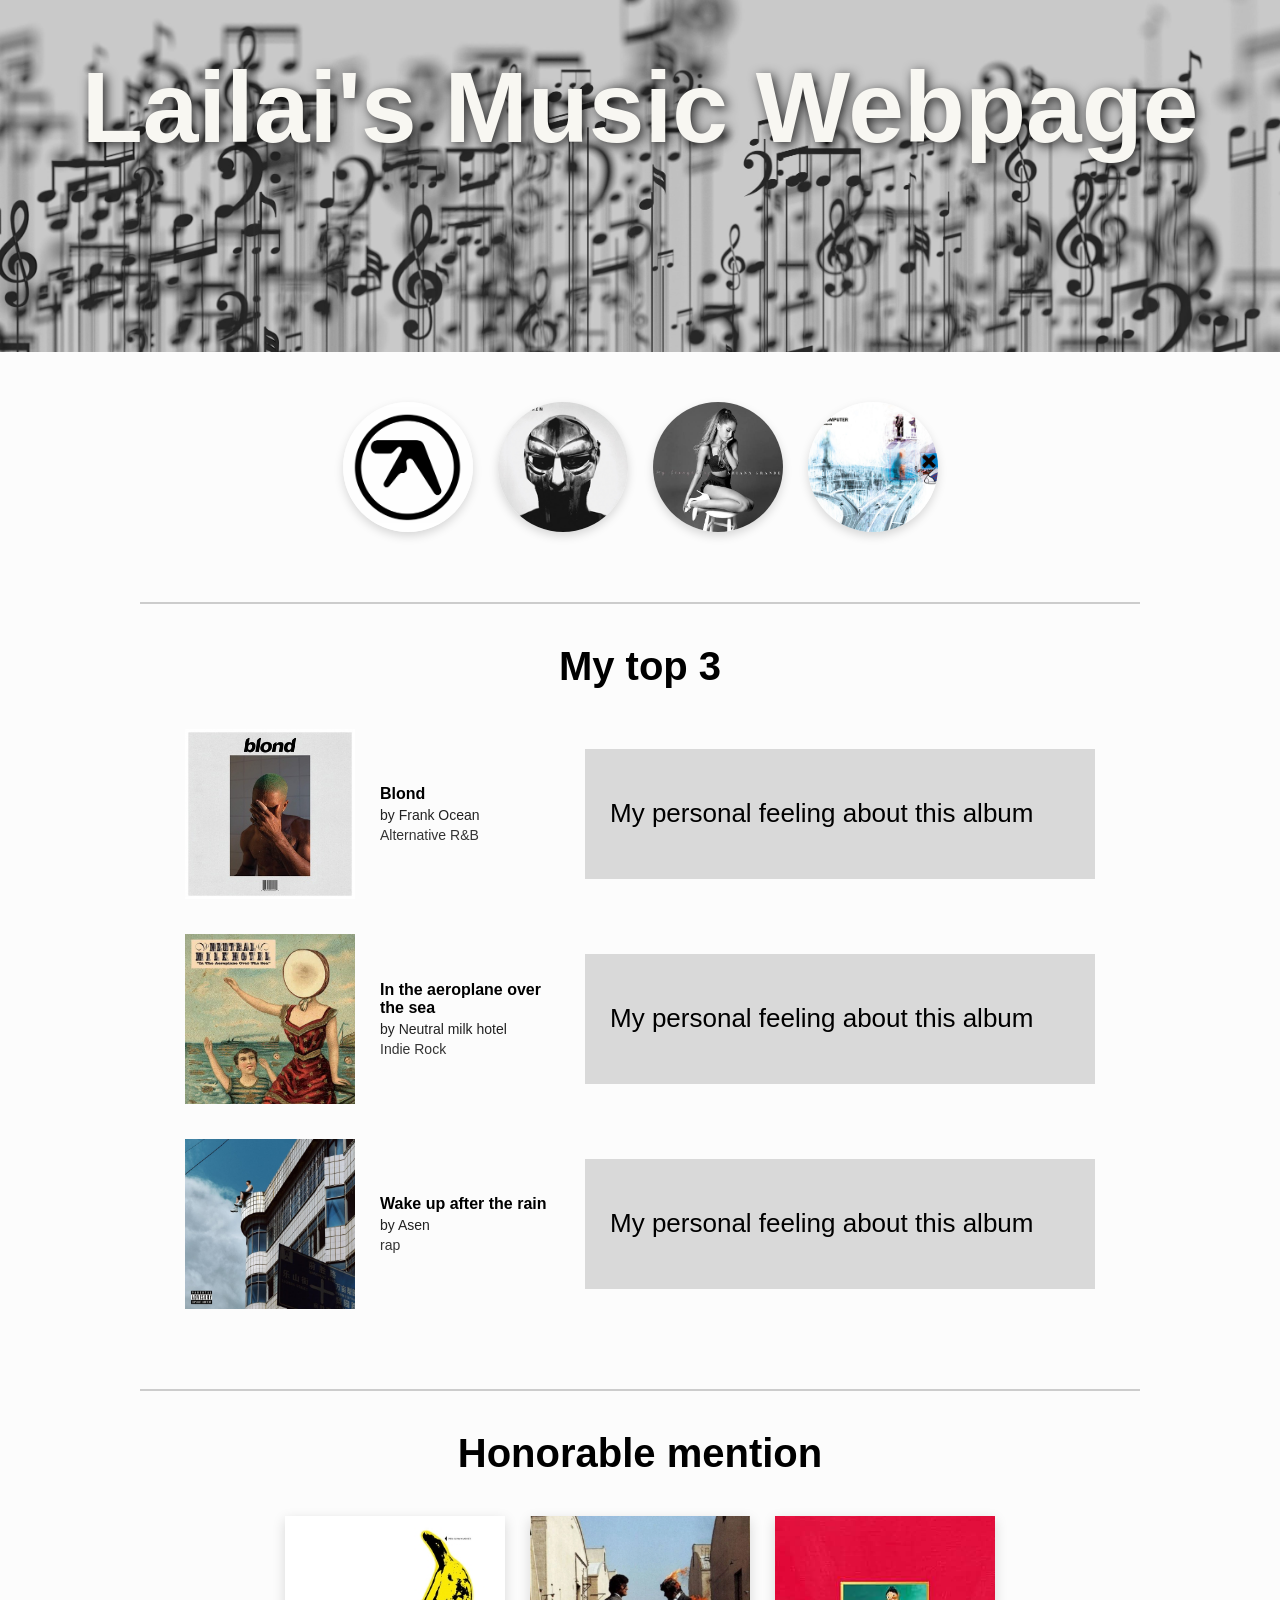
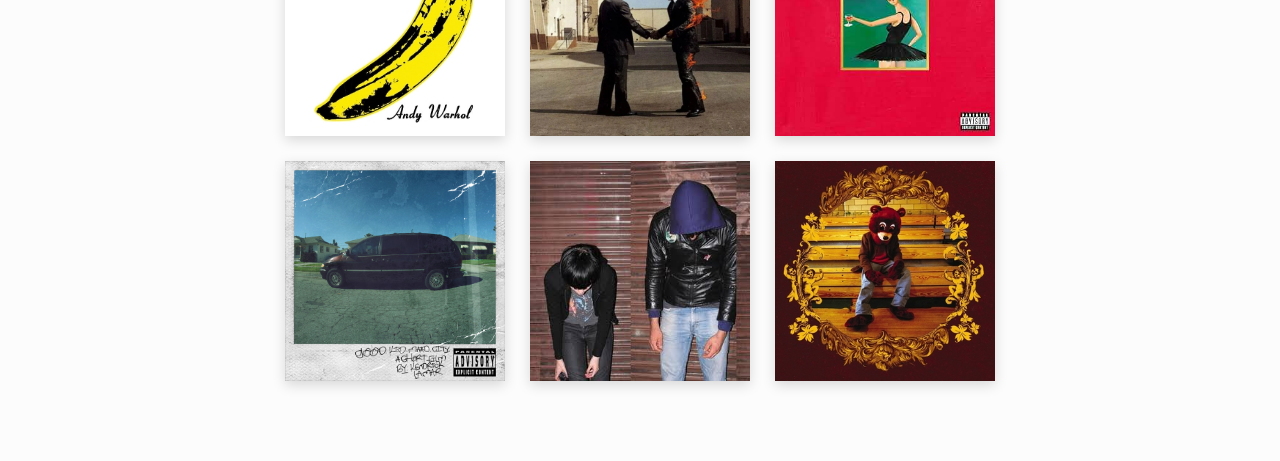
==== index.html @ cfdd7c98 "make the website for velvet underground" ====
<!DOCTYPE html>
<html lang="en">
<head>
    <meta charset="UTF-8">
    <meta name="viewport" content="width=device-width, initial-scale=1.0">
    <link rel="stylesheet" href="style.css">
    <title>Lailai's Music Webpage</title>
</head>
<body>

    <section class="hero-image">
        <h1 class="hero-text">
            Lailai's Music Webpage
        </h1>
    </section>

    <section class="circle-banner">
        <a href="album1.html" target="_blank" class="circle-item">
            <img src="aphex_twin.jpg" alt="Aphex Twin">
            <div class="overlay">
                <span class="genre">IDM / Electronic</span>
            </div>
        </a>

        <a href="Hip_hop/hiphop.html" target="_blank" class="circle-item">
            <img src="madvillain.jpg" alt="Madvillain">
            <div class="overlay">
                <span class="genre">Hip-Hop</span>
            </div>
        </a>

        <a href="album3.html" target="_blank" class="circle-item">
            <img src="ariana.jpg" alt="Ariana Grande">
            <div class="overlay">
                <span class="genre">Pop / R&B</span>
            </div>
        </a>

        <a href="album4.html" target="_blank" class="circle-item">
            <img src="radiohead.jpg" alt="Artist">
            <div class="overlay">
                <span class="genre">rock</span>
            </div>
        </a>
    </section>

    <hr class="divider">

    <section class="top-three-container">
        <h2 class="top-three-title">My top 3</h2>

        <div class="top-three-list">

            <div class="album-row">
                <img src="Blond.jpg" alt="Blond Cover" class="album-img">
                
                <div class="album-details">
                    <h3 class="album-name">Blond</h3>
                    <p class="artist-name">by Frank Ocean</p>
                    <p class="album-genre">Alternative R&B</p>
                </div>

                <div class="album-review">
                    <p>My personal feeling about this album</p>
                </div>
            </div>

            <div class="album-row">
                <img src="itaots.jpg" alt="In the aeroplane over the sea Cover" class="album-img">
                
                <div class="album-details">
                    <h3 class="album-name">In the aeroplane over the sea</h3>
                    <p class="artist-name">by Neutral milk hotel</p>
                    <p class="album-genre">Indie Rock</p>
                </div>

                <div class="album-review">
                    <p>My personal feeling about this album</p>
                </div>
            </div>

            <div class="album-row">
                <img src="wuatr.jpg" alt="Wake up after the rain Cover" class="album-img">
                
                <div class="album-details">
                    <h3 class="album-name">Wake up after the rain</h3>
                    <p class="artist-name">by Asen</p>
                    <p class="album-genre">rap</p>
                </div>

                <div class="album-review">
                    <p>My personal feeling about this album</p>
                </div>
            </div>

        </div>
    </section>

    <hr class="divider">

    <section class="honorable-mention-container">
        <h2 class="honorable-mention-title">Honorable mention</h2>

        <div class="honorable-mention-flexbox">

            <a href="velvet.html" class="honorable-mention-card">
                <img src="velvet_underground.jpg" alt="The Velvet Underground & Nico">
                <div class="honorable-mention-overlay">
                    <span class="honorable-mention-name">The Velvet Underground & Nico</span>
                    <span class="honorable-mention-author">by The Velvet Underground</span>
                </div>
            </a>

            <a href="https://en.wikipedia.org/wiki/Wish_You_Were_Here_(Pink_Floyd_album)" class="honorable-mention-card">
                <img src="wish_you_were_here.jpg" alt="Wish You Were Here">
                <div class="honorable-mention-overlay">
                    <span class="honorable-mention-name">Wish You Were Here</span>
                    <span class="honorable-mention-author">by Pink Floyd</span>
                </div>
            </a>

            <a href="#" class="honorable-mention-card">
                <img src="mbdtf.jpg" alt="My Beautiful Dark Twisted Fantasy">
                <div class="honorable-mention-overlay">
                    <span class="honorable-mention-name">My Beautiful Dark Twisted Fantasy</span>
                    <span class="honorable-mention-author">by Kanye West</span>
                </div>
            </a>

            <a href="https://en.wikipedia.org/wiki/Good_Kid,_M.A.A.D_City" class="honorable-mention-card">
                <img src="gkmc.jpg" alt="Good Kid, M.A.A.D City">
                <div class="honorable-mention-overlay">
                    <span class="honorable-mention-name">Good Kid, M.A.A.D City</span>
                    <span class="honorable-mention-author">by Kendrick Lamar</span>
                </div>
            </a>

            <a href="https://en.wikipedia.org/wiki/Crystal_Castles_(2008_album)" class="honorable-mention-card">
                <img src="crystal_castles.jpg" alt="Crystal Castles">
                <div class="honorable-mention-overlay">
                    <span class="honorable-mention-name">Crystal Castles</span>
                    <span class="honorable-mention-author">by Crystal Castles</span>
                </div>
            </a>

            <a href="https://en.wikipedia.org/wiki/The_College_Dropout" class="honorable-mention-card">
                <img src="college_dropout.jpg" alt="The College Dropout">
                <div class="honorable-mention-overlay">
                    <span class="honorable-mention-name">The College Dropout</span>
                    <span class="honorable-mention-author">by Kanye West</span>
                </div>
            </a>

        </div>
    </section>

</body>
</html>
---- style.css ----
* {
    margin: 0;
    padding: 0;
    box-sizing: border-box;
}

body {
    font-family: sans-serif;
    background-color: #fcfcfc;
}

.hero-image {
    background-image: url(hero_image.jpg);
    background-position: center;
    background-repeat: no-repeat;
    background-size: cover;
    height: 352px;
    position: relative;
}

.hero-text {
    color: #F8F7F2;
    position: absolute;
    text-align: center;
    top: 50px;
    width: 100%;
    font-size: 100px;
    text-shadow: 3px 3px 12px rgba(0, 0, 0, 0.8);
}

.circle-banner {
    display: flex;
    justify-content: center;
    align-items: center;
    gap: 25px;
    padding: 50px 20px;
    flex-wrap: wrap;
}

.circle-item {
    display: block;
    position: relative;
    width: 130px;
    height: 130px;
    border-radius: 50%; 
    overflow: hidden;   
    text-decoration: none;
    transition: transform 0.3s ease;
    box-shadow: 0 4px 10px rgba(0, 0, 0, 0.15);
}

.circle-item img {
    width: 100%;
    height: 100%;
    object-fit: cover;
    object-position: center;
}

.circle-item:hover {
    transform: scale(1.08);
}

.overlay {
    position: absolute;
    top: 0;
    left: 0;
    width: 100%;
    height: 100%;
    background-color: rgba(0, 0, 0, 0.75); 
    display: flex;
    justify-content: center;
    align-items: center;
    opacity: 0;
    transition: opacity 0.3s ease;
    padding: 10px;
    box-sizing: border-box;
}

.circle-item:hover .overlay {
    opacity: 1;
}

.genre {
    color: #ffffff;
    font-size: 14px;
    font-weight: bold;
    text-align: center;
}

.divider {
    width: 90%;
    max-width: 1000px;
    border: none;
    height: 2px;
    background-color: #cccccc;
    margin: 20px auto 40px auto;
}

.top-three-container {
    max-width: 950px;
    margin: 0 auto;
    padding: 0 20px 60px 20px;
}

.top-three-title {
    font-size: 40px;
    text-align: center;
    margin-bottom: 40px;
    color: #000000;
}

.top-three-list {
    display: flex;
    flex-direction: column;
    gap: 35px;
}

.album-row {
    display: flex;
    align-items: center;
    gap: 25px;
}

.album-img {
    width: 170px;
    height: 170px;
    object-fit: cover;
    flex-shrink: 0;
}

.album-details {
    width: 180px;
    flex-shrink: 0;
}

.album-name {
    font-size: 16px;
    font-weight: bold;
    color: #000000;
    margin-bottom: 4px;
}

.artist-name {
    font-size: 14px;
    color: #222222;
    margin-bottom: 4px;
}

.album-genre {
    font-size: 14px;
    color: #333333;
}

.album-review {
    flex: 1;
    background-color: #d9d9d9;
    padding: 20px 25px;
    min-height: 130px;
    display: flex;
    align-items: center;
    font-size: 26px;
    color: #000000;
    line-height: 1.3;
}

.honorable-mention-container {
    max-width: 950px;
    margin: 0 auto;
    padding: 0 20px 80px 20px;
    text-align: center;
}

.honorable-mention-title {
    font-size: 40px;
    margin-bottom: 40px;
    color: #000000;
}

.honorable-mention-flexbox {
    display: flex;
    flex-wrap: wrap;
    justify-content: center;
    gap: 25px;
    max-width: 730px;
    margin: 0 auto;
}

.honorable-mention-card {
    display: block;
    position: relative;
    width: 220px;
    height: 220px;
    overflow: hidden;
    text-decoration: none;
    box-shadow: 0 4px 12px rgba(0, 0, 0, 0.15);
    transition: transform 0.3s ease;
}

.honorable-mention-card:hover,
.honorable-mention-card:focus,
.honorable-mention-card:active {
    transform: scale(1.05);
}

.honorable-mention-card img {
    width: 100%;
    height: 100%;
    object-fit: cover;
}

.honorable-mention-overlay {
    position: absolute;
    top: 0;
    left: 0;
    width: 100%;
    height: 100%;
    background-color: rgba(0, 0, 0, 0.85);
    display: flex;
    flex-direction: column;
    justify-content: center;
    align-items: center;
    opacity: 0;
    transition: opacity 0.3s ease;
    padding: 15px;
    box-sizing: border-box;
    text-align: center;
}

.honorable-mention-card:hover .honorable-mention-overlay,
.honorable-mention-card:focus .honorable-mention-overlay,
.honorable-mention-card:active .honorable-mention-overlay {
    opacity: 1;
}

.honorable-mention-name {
    color: #ffffff;
    font-size: 16px;
    font-weight: bold;
    margin-bottom: 6px;
}

.honorable-mention-author {
    color: #cccccc;
    font-size: 14px;
}
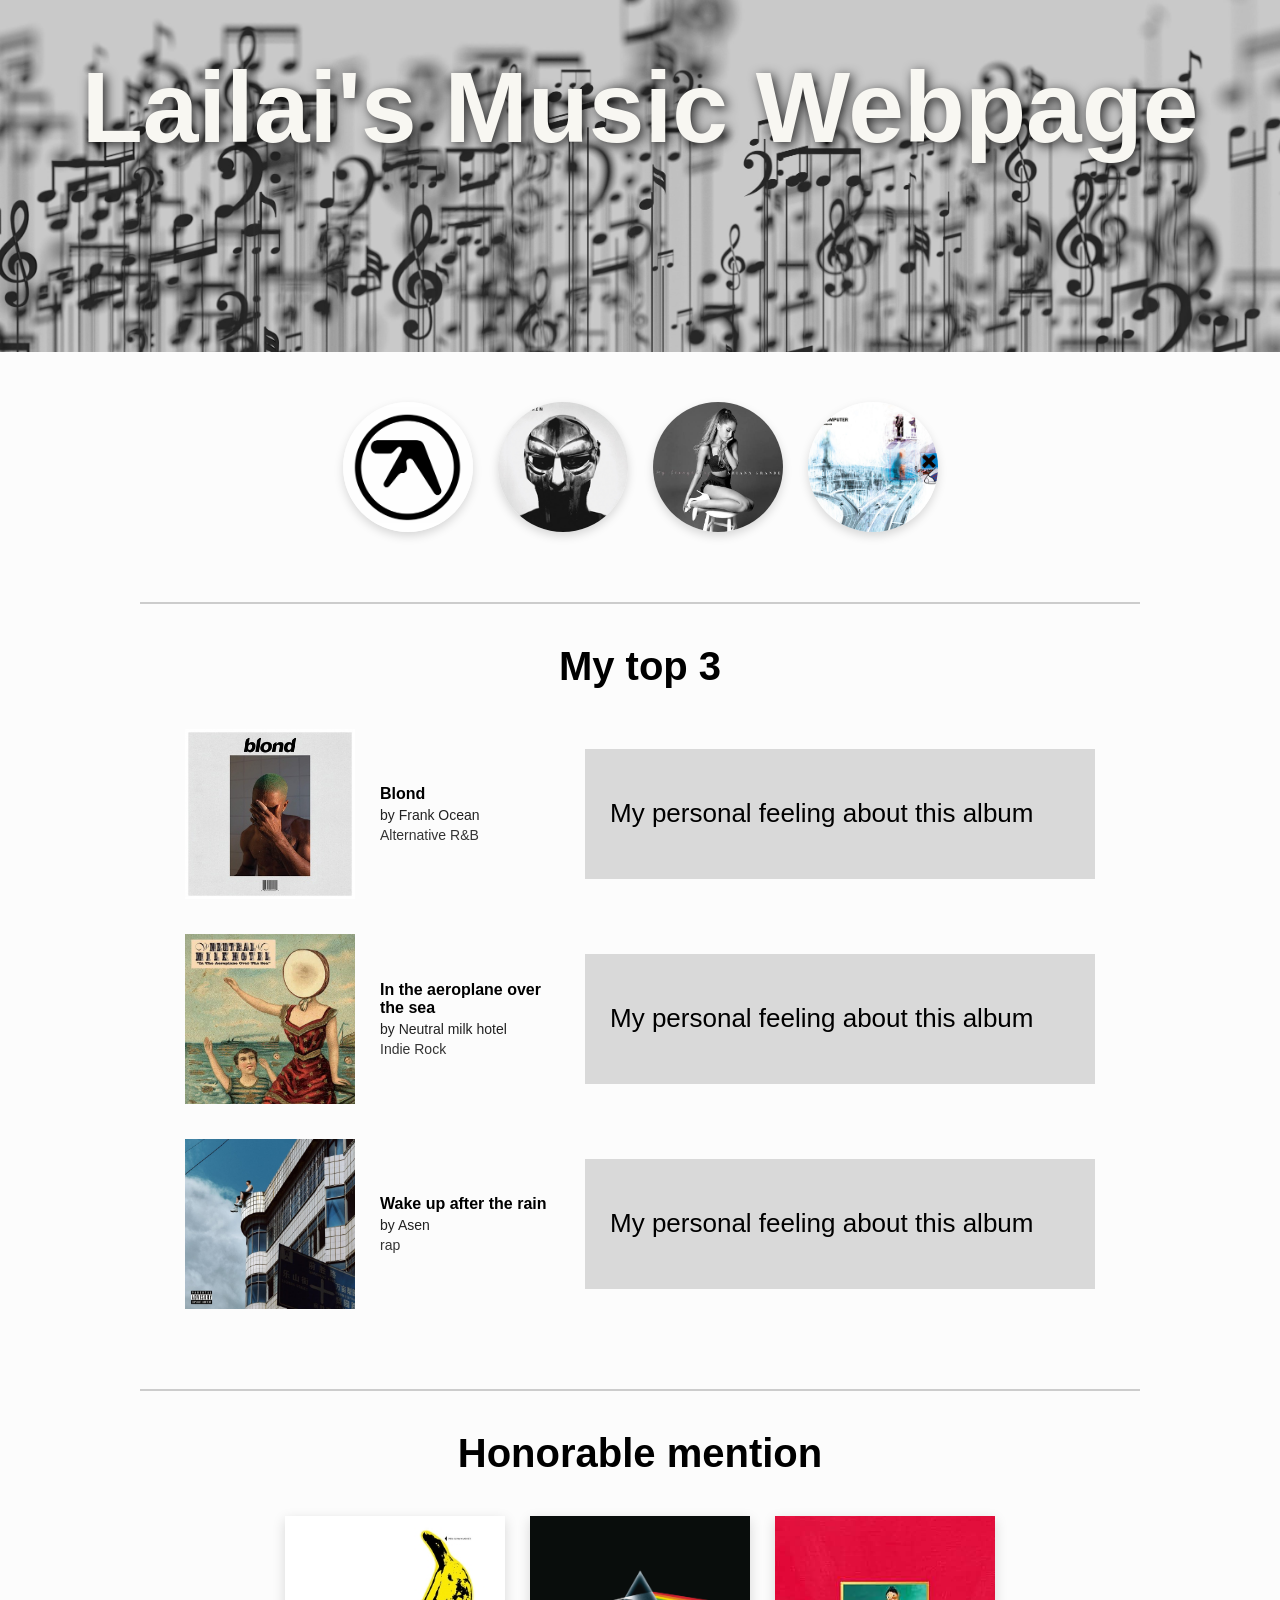
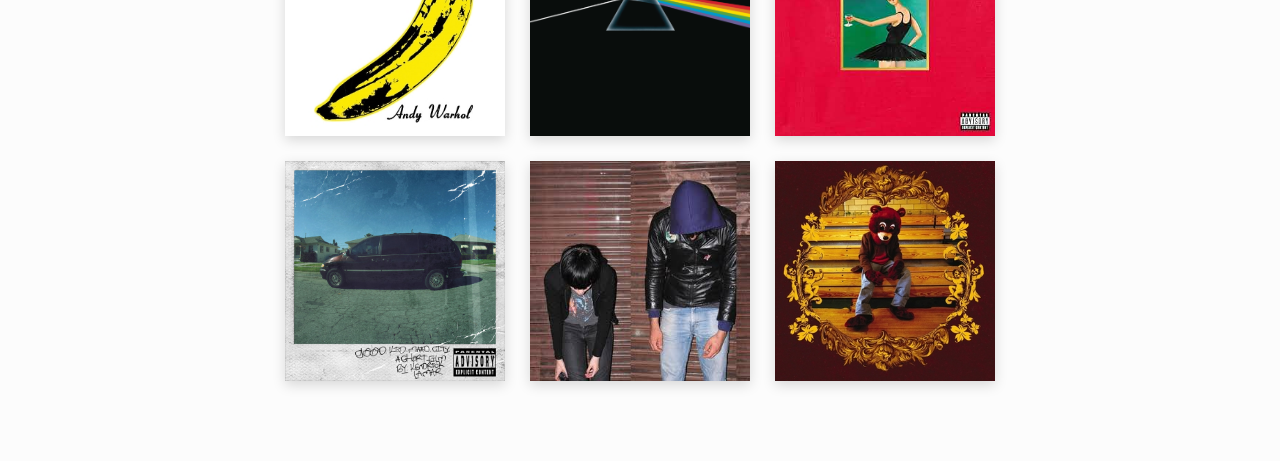
==== commit 69c57afa: "creat add on webpage of the velvet undergroud and the darkside of the moon" ====
--- a/index.html
+++ b/index.html
@@ -103,18 +103,18 @@
 
         <div class="honorable-mention-flexbox">
 
-            <a href="velvet.html" class="honorable-mention-card">
-                <img src="velvet_underground.jpg" alt="The Velvet Underground & Nico">
+            <a href="Velvet_underground _and_nico/velvet.html" class="honorable-mention-card">
+                <img src="velvet_underground copy.jpg" alt="The Velvet Underground & Nico">
                 <div class="honorable-mention-overlay">
                     <span class="honorable-mention-name">The Velvet Underground & Nico</span>
                     <span class="honorable-mention-author">by The Velvet Underground</span>
                 </div>
             </a>
 
-            <a href="https://en.wikipedia.org/wiki/Wish_You_Were_Here_(Pink_Floyd_album)" class="honorable-mention-card">
-                <img src="wish_you_were_here.jpg" alt="Wish You Were Here">
+            <a href="darkside_of_the_moon/dark_side_of_the_moon.html" class="honorable-mention-card">
+                <img src="dark_side_moon.jpg" alt="The Dark Side of the Moon">
                 <div class="honorable-mention-overlay">
-                    <span class="honorable-mention-name">Wish You Were Here</span>
+                    <span class="honorable-mention-name">The Dark Side of the Moon</span>
                     <span class="honorable-mention-author">by Pink Floyd</span>
                 </div>
             </a>
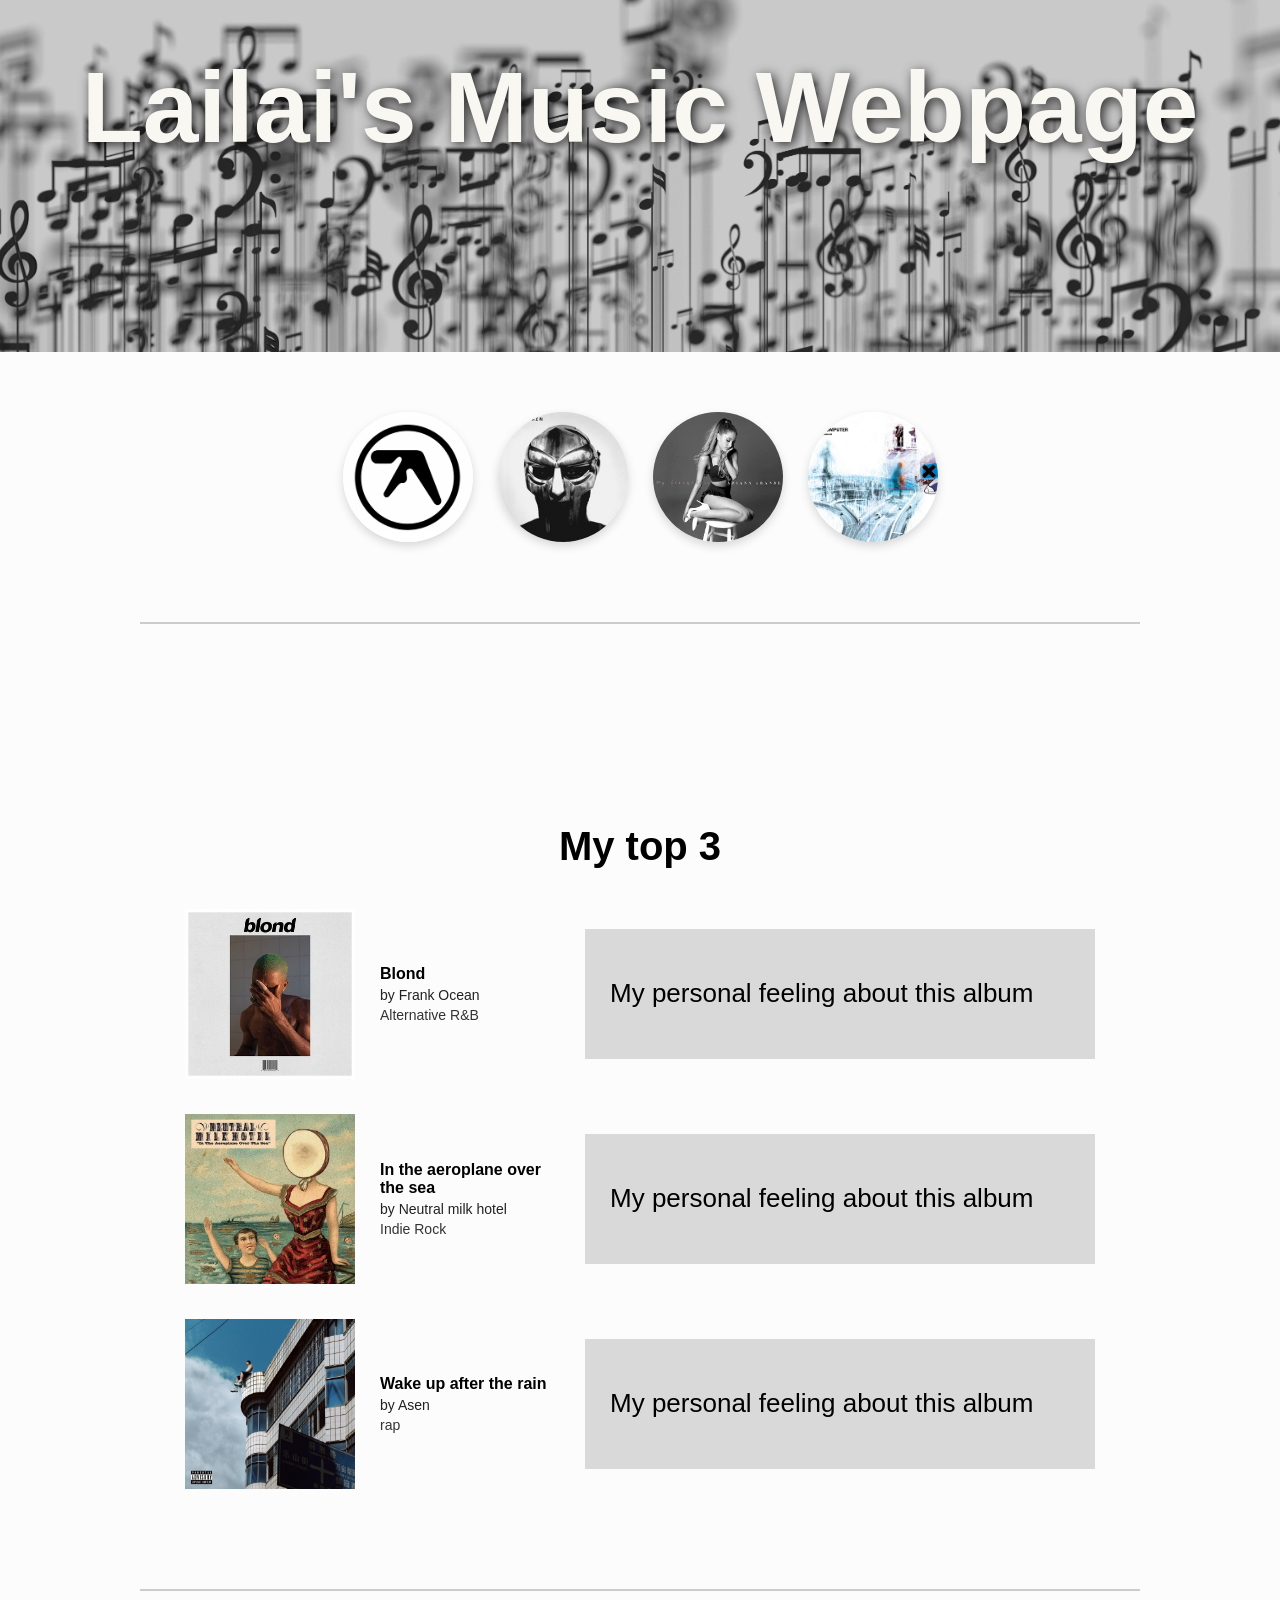
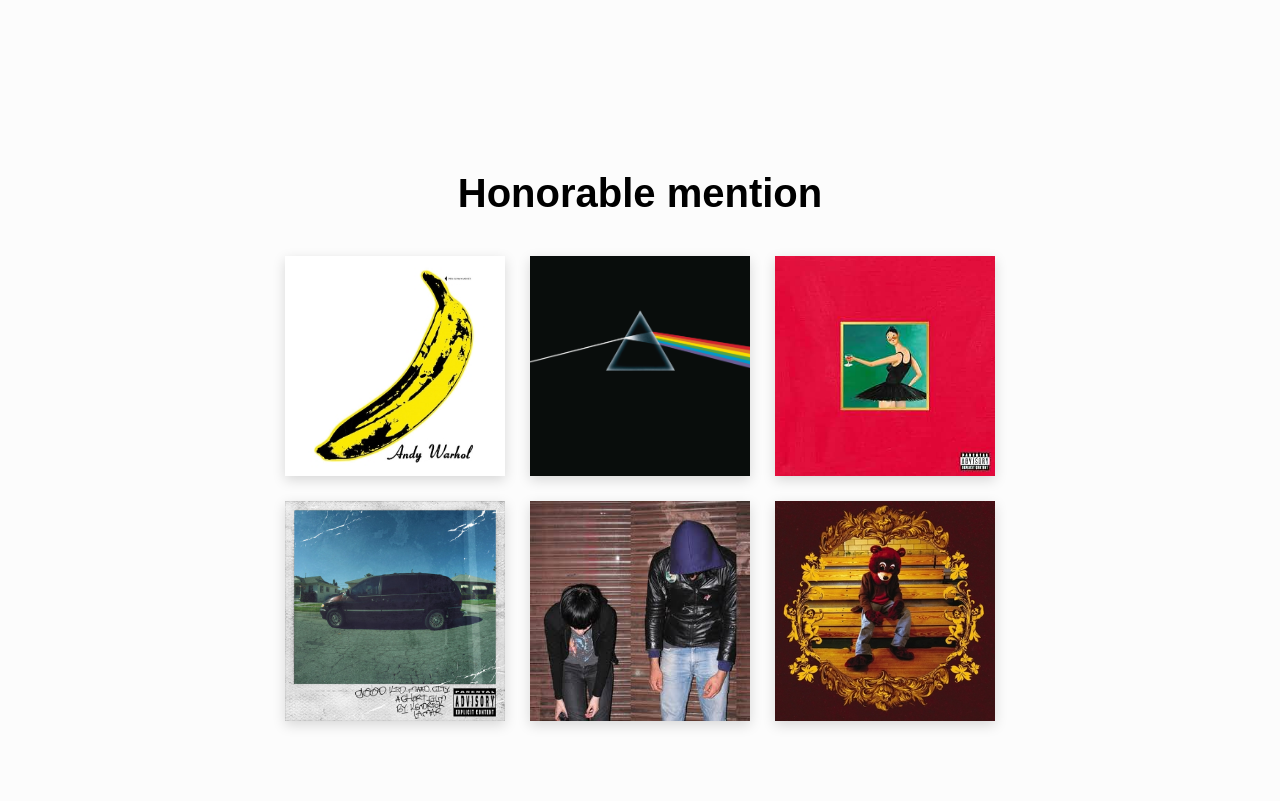
==== commit 4990e7da: "make all the add on webpage for the honorable mentions" ====
--- a/index.html
+++ b/index.html
@@ -119,7 +119,7 @@
                 </div>
             </a>
 
-            <a href="#" class="honorable-mention-card">
+            <a href="mbdtf/mbdtf.html" class="honorable-mention-card">
                 <img src="mbdtf.jpg" alt="My Beautiful Dark Twisted Fantasy">
                 <div class="honorable-mention-overlay">
                     <span class="honorable-mention-name">My Beautiful Dark Twisted Fantasy</span>
@@ -127,7 +127,7 @@
                 </div>
             </a>
 
-            <a href="https://en.wikipedia.org/wiki/Good_Kid,_M.A.A.D_City" class="honorable-mention-card">
+            <a href="gkmc/gkmc.html" class="honorable-mention-card">
                 <img src="gkmc.jpg" alt="Good Kid, M.A.A.D City">
                 <div class="honorable-mention-overlay">
                     <span class="honorable-mention-name">Good Kid, M.A.A.D City</span>
@@ -135,7 +135,7 @@
                 </div>
             </a>
 
-            <a href="https://en.wikipedia.org/wiki/Crystal_Castles_(2008_album)" class="honorable-mention-card">
+            <a href="crystal_castal/crystal_castal.html" class="honorable-mention-card">
                 <img src="crystal_castles.jpg" alt="Crystal Castles">
                 <div class="honorable-mention-overlay">
                     <span class="honorable-mention-name">Crystal Castles</span>
@@ -143,7 +143,7 @@
                 </div>
             </a>
 
-            <a href="https://en.wikipedia.org/wiki/The_College_Dropout" class="honorable-mention-card">
+            <a href="college_dropout/college_dropout.html" class="honorable-mention-card">
                 <img src="college_dropout.jpg" alt="The College Dropout">
                 <div class="honorable-mention-overlay">
                     <span class="honorable-mention-name">The College Dropout</span>
--- a/style.css
+++ b/style.css
@@ -33,7 +33,7 @@
     justify-content: center;
     align-items: center;
     gap: 25px;
-    padding: 50px 20px;
+    padding: 60px 20px 40px 20px;
     flex-wrap: wrap;
 }
 
@@ -93,13 +93,13 @@
     border: none;
     height: 2px;
     background-color: #cccccc;
-    margin: 20px auto 40px auto;
+    margin: 40px auto 180px auto; 
 }
 
 .top-three-container {
     max-width: 950px;
     margin: 0 auto;
-    padding: 0 20px 60px 20px;
+    padding: 20px 20px 60px 20px;
 }
 
 .top-three-title {
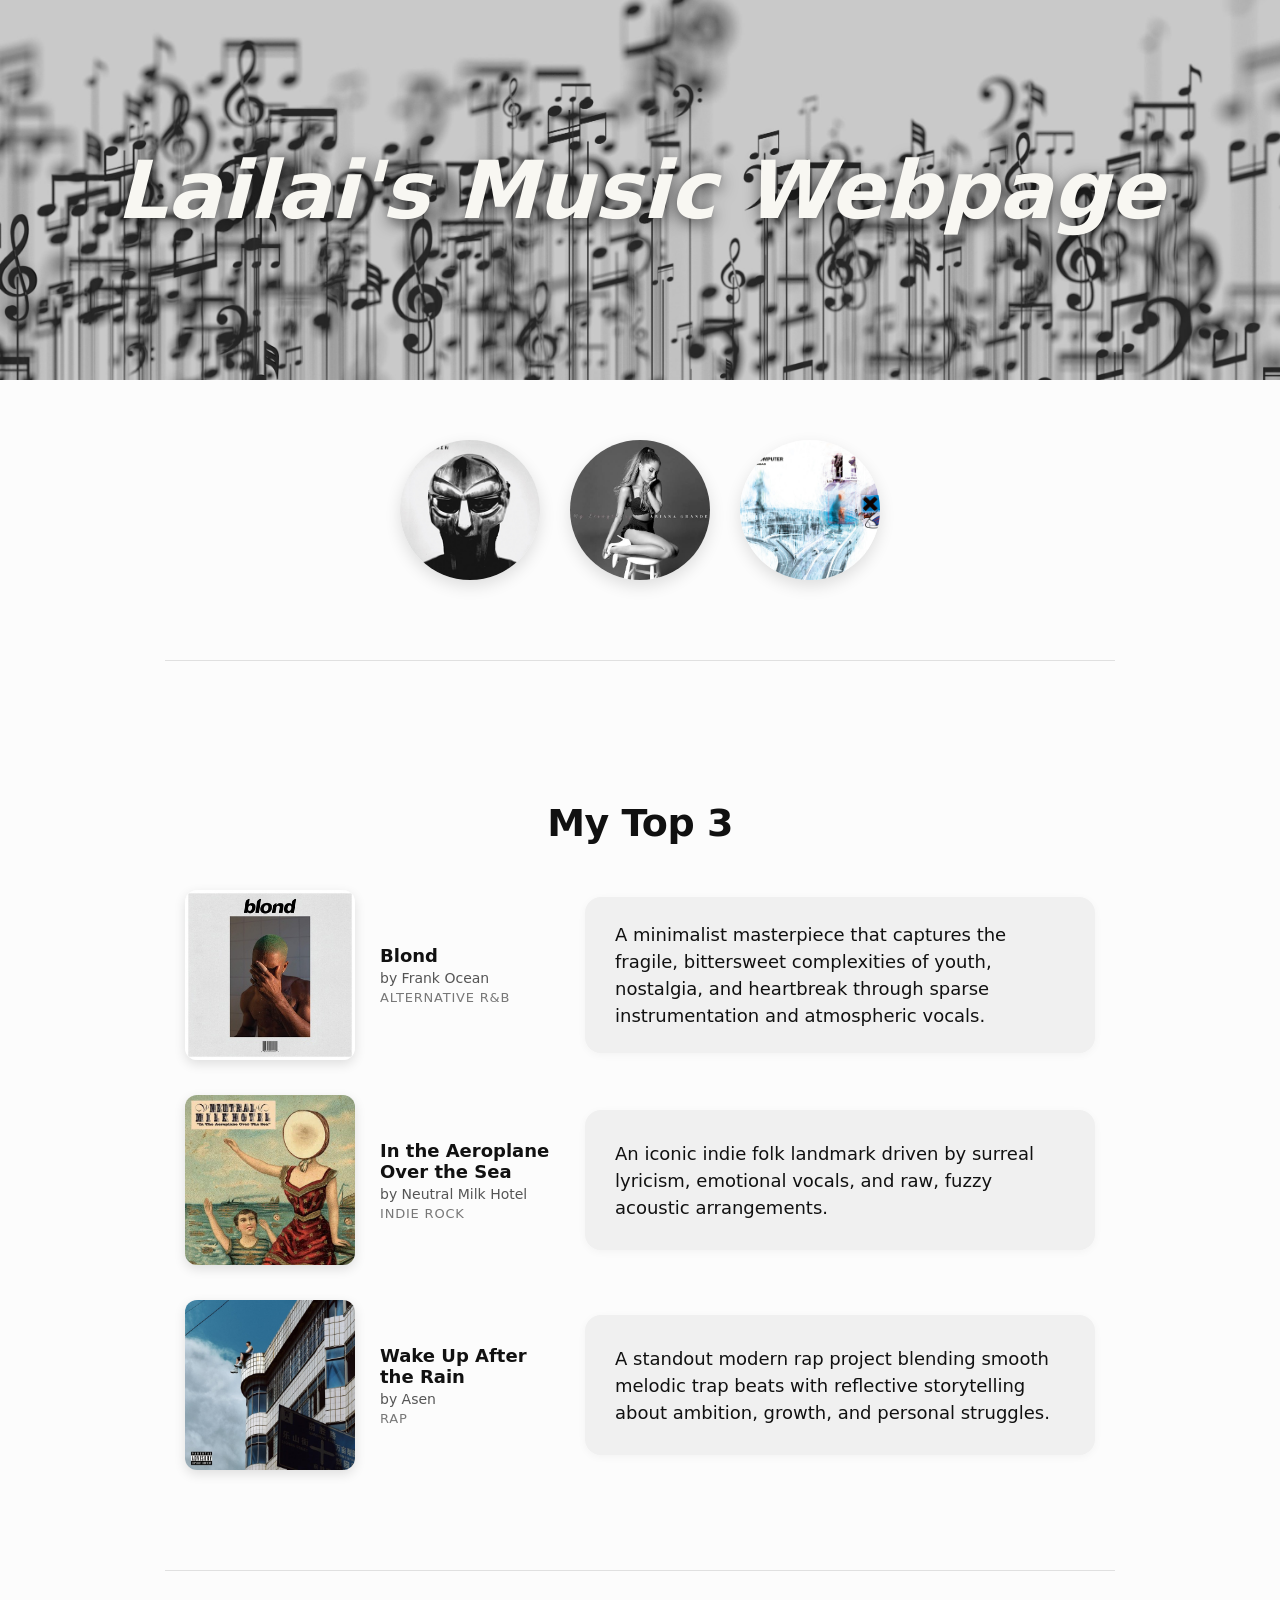
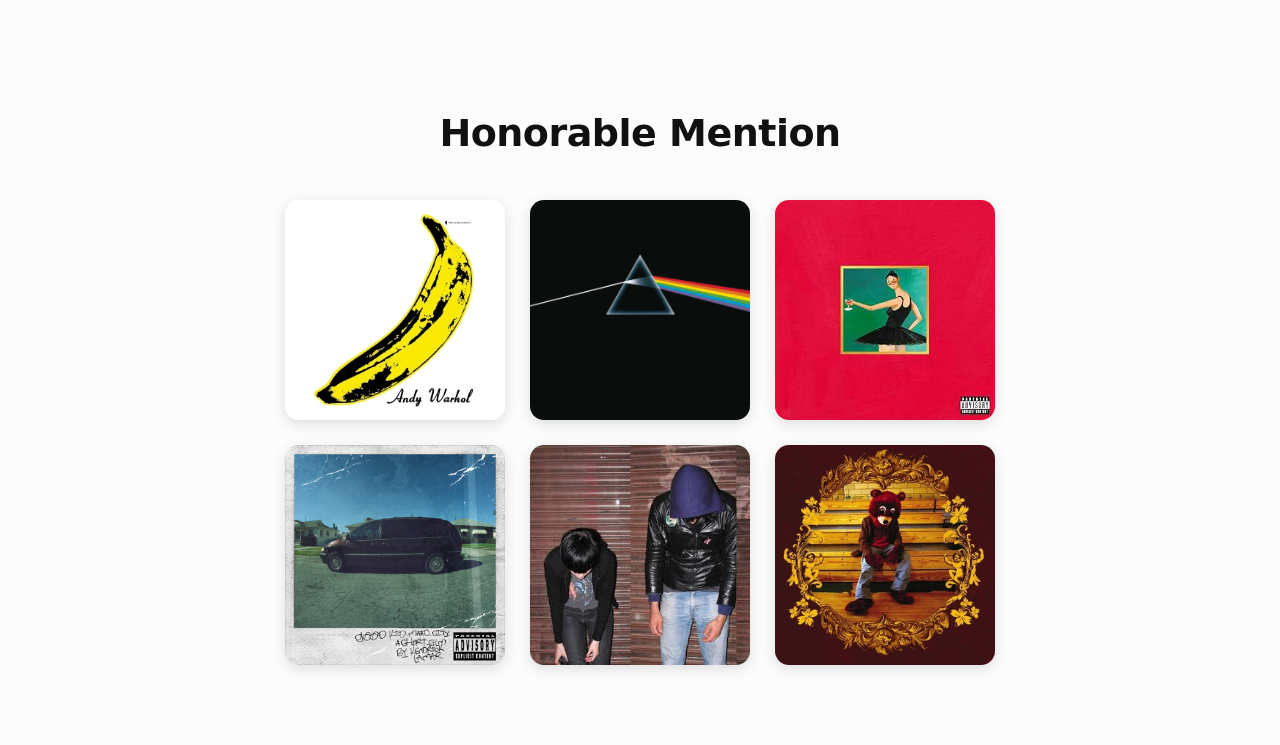
==== commit ec11b0c6: "final changes" ====
--- a/index.html
+++ b/index.html
@@ -9,37 +9,29 @@
 <body>
 
     <section class="hero-image">
-        <h1 class="hero-text">
-            Lailai's Music Webpage
-        </h1>
+        <h1 class="hero-text">Lailai's Music Webpage</h1>
     </section>
 
     <section class="circle-banner">
-        <a href="album1.html" target="_blank" class="circle-item">
-            <img src="aphex_twin.jpg" alt="Aphex Twin">
-            <div class="overlay">
-                <span class="genre">IDM / Electronic</span>
-            </div>
-        </a>
 
-        <a href="Hip_hop/hiphop.html" target="_blank" class="circle-item">
+        <a href="Hip_hop/hiphop.html" class="circle-item">
             <img src="madvillain.jpg" alt="Madvillain">
             <div class="overlay">
                 <span class="genre">Hip-Hop</span>
             </div>
         </a>
 
-        <a href="album3.html" target="_blank" class="circle-item">
+        <a href="RnB/rnb.html" class="circle-item">
             <img src="ariana.jpg" alt="Ariana Grande">
             <div class="overlay">
                 <span class="genre">Pop / R&B</span>
             </div>
         </a>
 
-        <a href="album4.html" target="_blank" class="circle-item">
-            <img src="radiohead.jpg" alt="Artist">
+        <a href="rock/rock.html" class="circle-item">
+            <img src="radiohead.jpg" alt="Radiohead">
             <div class="overlay">
-                <span class="genre">rock</span>
+                <span class="genre">Rock</span>
             </div>
         </a>
     </section>
@@ -47,49 +39,43 @@
     <hr class="divider">
 
     <section class="top-three-container">
-        <h2 class="top-three-title">My top 3</h2>
+        <h2 class="top-three-title">My Top 3</h2>
 
         <div class="top-three-list">
 
             <div class="album-row">
                 <img src="Blond.jpg" alt="Blond Cover" class="album-img">
-                
                 <div class="album-details">
                     <h3 class="album-name">Blond</h3>
                     <p class="artist-name">by Frank Ocean</p>
                     <p class="album-genre">Alternative R&B</p>
                 </div>
-
                 <div class="album-review">
-                    <p>My personal feeling about this album</p>
+                    <p>A minimalist masterpiece that captures the fragile, bittersweet complexities of youth, nostalgia, and heartbreak through sparse instrumentation and atmospheric vocals.</p>
                 </div>
             </div>
 
             <div class="album-row">
-                <img src="itaots.jpg" alt="In the aeroplane over the sea Cover" class="album-img">
-                
+                <img src="itaots.jpg" alt="In the Aeroplane Over the Sea Cover" class="album-img">
                 <div class="album-details">
-                    <h3 class="album-name">In the aeroplane over the sea</h3>
-                    <p class="artist-name">by Neutral milk hotel</p>
+                    <h3 class="album-name">In the Aeroplane Over the Sea</h3>
+                    <p class="artist-name">by Neutral Milk Hotel</p>
                     <p class="album-genre">Indie Rock</p>
                 </div>
-
                 <div class="album-review">
-                    <p>My personal feeling about this album</p>
+                    <p>An iconic indie folk landmark driven by surreal lyricism, emotional vocals, and raw, fuzzy acoustic arrangements.</p>
                 </div>
             </div>
 
             <div class="album-row">
-                <img src="wuatr.jpg" alt="Wake up after the rain Cover" class="album-img">
-                
+                <img src="wuatr.jpg" alt="Wake Up After the Rain Cover" class="album-img">
                 <div class="album-details">
-                    <h3 class="album-name">Wake up after the rain</h3>
+                    <h3 class="album-name">Wake Up After the Rain</h3>
                     <p class="artist-name">by Asen</p>
-                    <p class="album-genre">rap</p>
+                    <p class="album-genre">Rap</p>
                 </div>
-
                 <div class="album-review">
-                    <p>My personal feeling about this album</p>
+                    <p>A standout modern rap project blending smooth melodic trap beats with reflective storytelling about ambition, growth, and personal struggles.</p>
                 </div>
             </div>
 
@@ -99,7 +85,7 @@
     <hr class="divider">
 
     <section class="honorable-mention-container">
-        <h2 class="honorable-mention-title">Honorable mention</h2>
+        <h2 class="honorable-mention-title">Honorable Mention</h2>
 
         <div class="honorable-mention-flexbox">
 
--- a/style.css
+++ b/style.css
@@ -5,34 +5,39 @@
 }
 
 body {
-    font-family: sans-serif;
+    font-family: system-ui, -apple-system, BlinkMacSystemFont, "Segoe UI", Roboto, sans-serif;
     background-color: #fcfcfc;
-}
-
+    color: #111111;
+}
+
+/* Hero Section */
 .hero-image {
-    background-image: url(hero_image.jpg);
+    background-image: url("hero_image.jpg");
     background-position: center;
     background-repeat: no-repeat;
     background-size: cover;
-    height: 352px;
-    position: relative;
+    height: 380px;
+    display: flex;
+    align-items: center;
+    justify-content: center;
 }
 
 .hero-text {
-    color: #F8F7F2;
-    position: absolute;
-    text-align: center;
-    top: 50px;
-    width: 100%;
-    font-size: 100px;
-    text-shadow: 3px 3px 12px rgba(0, 0, 0, 0.8);
-}
-
+    color: #f8f7f2;
+    font-size: clamp(40px, 8vw, 80px);
+    font-style: italic;
+    font-weight: 800;
+    text-align: center;
+    padding: 0 20px;
+    text-shadow: 0 4px 16px rgba(0, 0, 0, 0.6);
+}
+
+/* Navigation Banner */
 .circle-banner {
     display: flex;
     justify-content: center;
     align-items: center;
-    gap: 25px;
+    gap: 30px;
     padding: 60px 20px 40px 20px;
     flex-wrap: wrap;
 }
@@ -40,40 +45,37 @@
 .circle-item {
     display: block;
     position: relative;
-    width: 130px;
-    height: 130px;
-    border-radius: 50%; 
-    overflow: hidden;   
+    width: 140px;
+    height: 140px;
+    border-radius: 50%;
+    overflow: hidden;
     text-decoration: none;
-    transition: transform 0.3s ease;
-    box-shadow: 0 4px 10px rgba(0, 0, 0, 0.15);
+    box-shadow: 0 6px 16px rgba(0, 0, 0, 0.12);
+    transition: transform 0.3s cubic-bezier(0.25, 1, 0.5, 1), box-shadow 0.3s ease;
 }
 
 .circle-item img {
     width: 100%;
     height: 100%;
     object-fit: cover;
-    object-position: center;
 }
 
 .circle-item:hover {
-    transform: scale(1.08);
+    transform: translateY(-4px) scale(1.06);
+    box-shadow: 0 10px 22px rgba(0, 0, 0, 0.2);
 }
 
 .overlay {
     position: absolute;
-    top: 0;
-    left: 0;
-    width: 100%;
-    height: 100%;
-    background-color: rgba(0, 0, 0, 0.75); 
+    inset: 0;
+    background-color: rgba(0, 0, 0, 0.7);
+    backdrop-filter: blur(2px);
     display: flex;
     justify-content: center;
     align-items: center;
     opacity: 0;
     transition: opacity 0.3s ease;
     padding: 10px;
-    box-sizing: border-box;
 }
 
 .circle-item:hover .overlay {
@@ -83,30 +85,33 @@
 .genre {
     color: #ffffff;
     font-size: 14px;
-    font-weight: bold;
-    text-align: center;
+    font-weight: 700;
+    text-align: center;
+    letter-spacing: 0.5px;
 }
 
 .divider {
     width: 90%;
-    max-width: 1000px;
+    max-width: 950px;
     border: none;
-    height: 2px;
-    background-color: #cccccc;
-    margin: 40px auto 180px auto; 
-}
-
+    height: 1px;
+    background-color: #e0e0e0;
+    margin: 40px auto 140px auto;
+}
+
+/* Top 3 Section */
 .top-three-container {
     max-width: 950px;
     margin: 0 auto;
-    padding: 20px 20px 60px 20px;
+    padding: 0 20px 60px 20px;
 }
 
 .top-three-title {
-    font-size: 40px;
-    text-align: center;
-    margin-bottom: 40px;
-    color: #000000;
+    font-size: 38px;
+    text-align: center;
+    margin-bottom: 45px;
+    font-weight: 800;
+    letter-spacing: -0.5px;
 }
 
 .top-three-list {
@@ -126,6 +131,8 @@
     height: 170px;
     object-fit: cover;
     flex-shrink: 0;
+    border-radius: 12px;
+    box-shadow: 0 4px 12px rgba(0, 0, 0, 0.12);
 }
 
 .album-details {
@@ -134,35 +141,38 @@
 }
 
 .album-name {
-    font-size: 16px;
-    font-weight: bold;
-    color: #000000;
+    font-size: 18px;
+    font-weight: 700;
     margin-bottom: 4px;
 }
 
 .artist-name {
     font-size: 14px;
-    color: #222222;
+    color: #555555;
     margin-bottom: 4px;
 }
 
 .album-genre {
-    font-size: 14px;
-    color: #333333;
+    font-size: 13px;
+    color: #777777;
+    text-transform: uppercase;
+    letter-spacing: 0.8px;
 }
 
 .album-review {
     flex: 1;
-    background-color: #d9d9d9;
-    padding: 20px 25px;
-    min-height: 130px;
-    display: flex;
-    align-items: center;
-    font-size: 26px;
-    color: #000000;
-    line-height: 1.3;
-}
-
+    background-color: #f0f0f0;
+    border-radius: 16px;
+    padding: 24px 30px;
+    min-height: 140px;
+    display: flex;
+    align-items: center;
+    font-size: 18px;
+    line-height: 1.5;
+    box-shadow: 0 2px 8px rgba(0, 0, 0, 0.04);
+}
+
+/* Honorable Mentions Grid */
 .honorable-mention-container {
     max-width: 950px;
     margin: 0 auto;
@@ -171,9 +181,10 @@
 }
 
 .honorable-mention-title {
-    font-size: 40px;
-    margin-bottom: 40px;
-    color: #000000;
+    font-size: 38px;
+    margin-bottom: 45px;
+    font-weight: 800;
+    letter-spacing: -0.5px;
 }
 
 .honorable-mention-flexbox {
@@ -181,7 +192,7 @@
     flex-wrap: wrap;
     justify-content: center;
     gap: 25px;
-    max-width: 730px;
+    max-width: 750px;
     margin: 0 auto;
 }
 
@@ -191,15 +202,15 @@
     width: 220px;
     height: 220px;
     overflow: hidden;
+    border-radius: 14px;
     text-decoration: none;
-    box-shadow: 0 4px 12px rgba(0, 0, 0, 0.15);
-    transition: transform 0.3s ease;
-}
-
-.honorable-mention-card:hover,
-.honorable-mention-card:focus,
-.honorable-mention-card:active {
-    transform: scale(1.05);
+    box-shadow: 0 4px 14px rgba(0, 0, 0, 0.12);
+    transition: transform 0.3s cubic-bezier(0.25, 1, 0.5, 1), box-shadow 0.3s ease;
+}
+
+.honorable-mention-card:hover {
+    transform: translateY(-4px) scale(1.04);
+    box-shadow: 0 8px 22px rgba(0, 0, 0, 0.2);
 }
 
 .honorable-mention-card img {
@@ -210,36 +221,32 @@
 
 .honorable-mention-overlay {
     position: absolute;
-    top: 0;
-    left: 0;
-    width: 100%;
-    height: 100%;
-    background-color: rgba(0, 0, 0, 0.85);
+    inset: 0;
+    background-color: rgba(0, 0, 0, 0.8);
+    backdrop-filter: blur(2px);
     display: flex;
     flex-direction: column;
     justify-content: center;
     align-items: center;
     opacity: 0;
     transition: opacity 0.3s ease;
-    padding: 15px;
-    box-sizing: border-box;
-    text-align: center;
-}
-
-.honorable-mention-card:hover .honorable-mention-overlay,
-.honorable-mention-card:focus .honorable-mention-overlay,
-.honorable-mention-card:active .honorable-mention-overlay {
+    padding: 18px;
+    text-align: center;
+}
+
+.honorable-mention-card:hover .honorable-mention-overlay {
     opacity: 1;
 }
 
 .honorable-mention-name {
     color: #ffffff;
     font-size: 16px;
-    font-weight: bold;
+    font-weight: 700;
     margin-bottom: 6px;
+    line-height: 1.25;
 }
 
 .honorable-mention-author {
     color: #cccccc;
-    font-size: 14px;
+    font-size: 13px;
 }
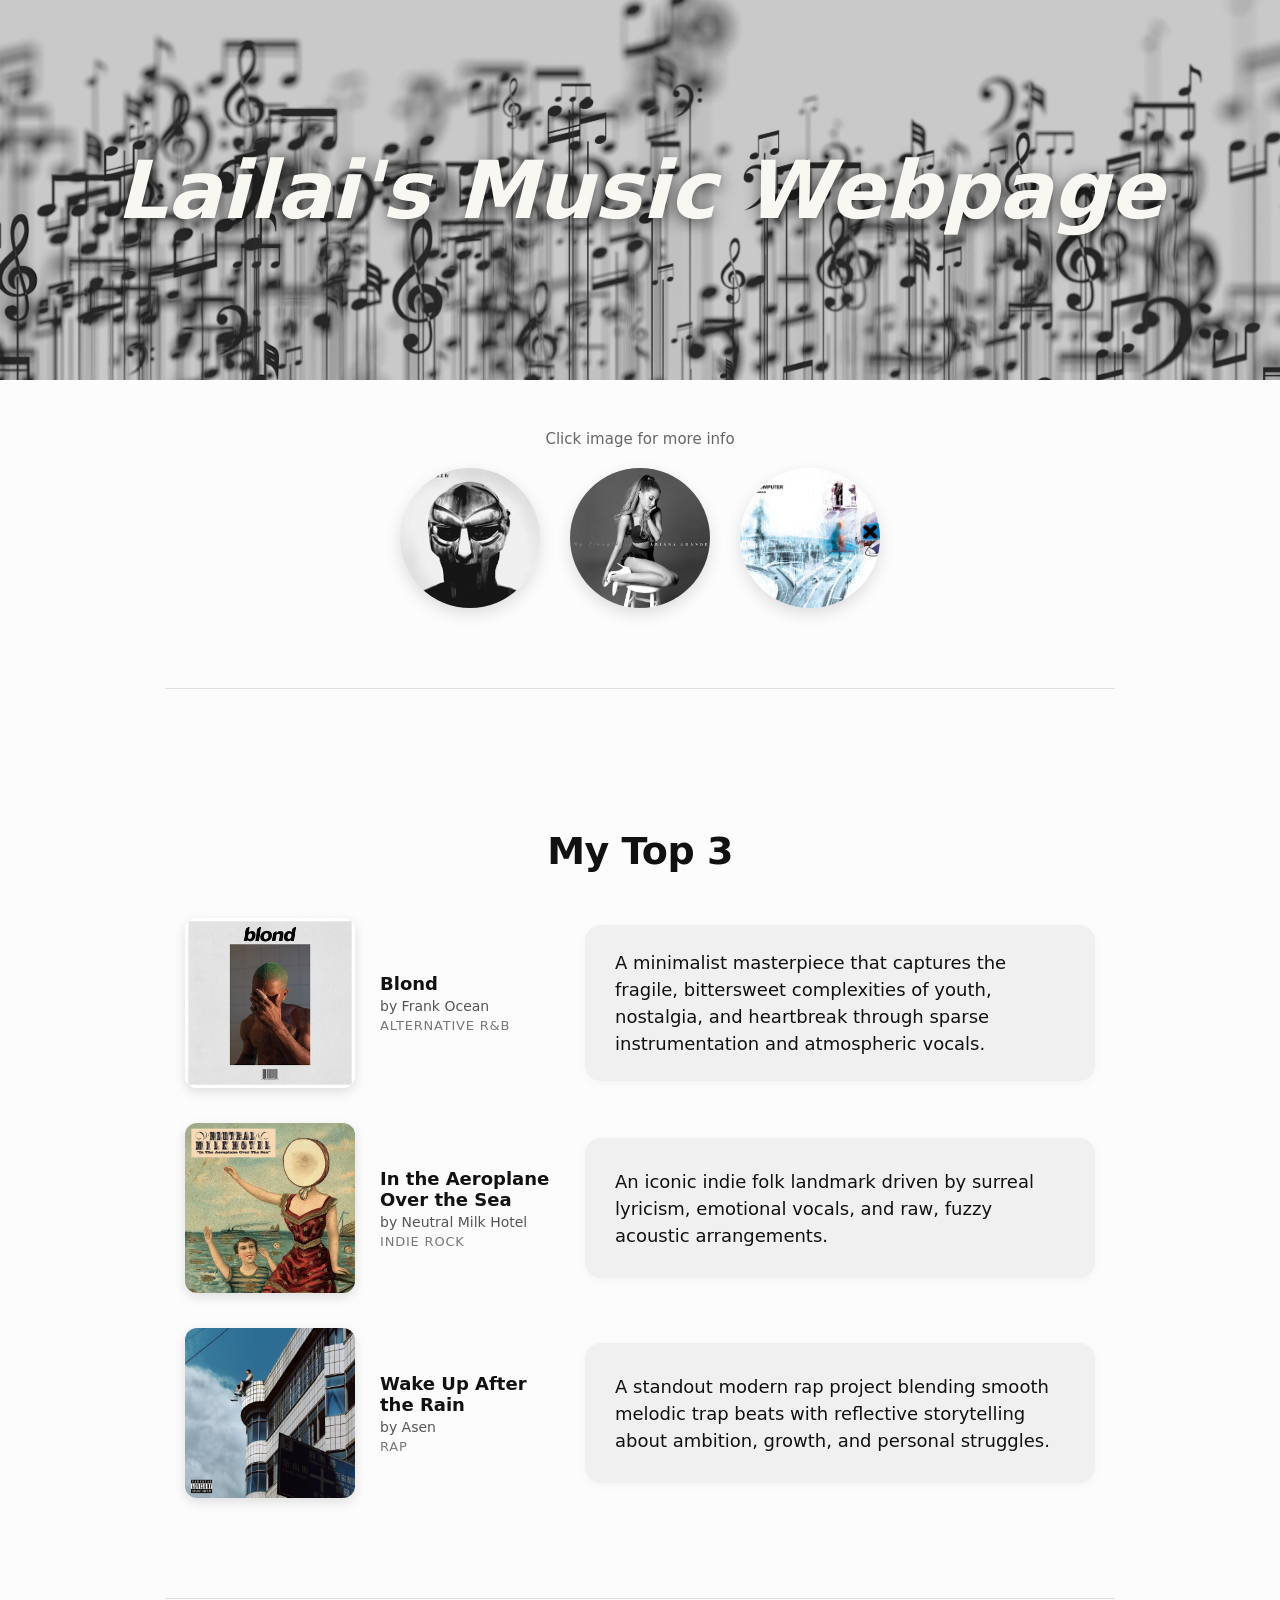
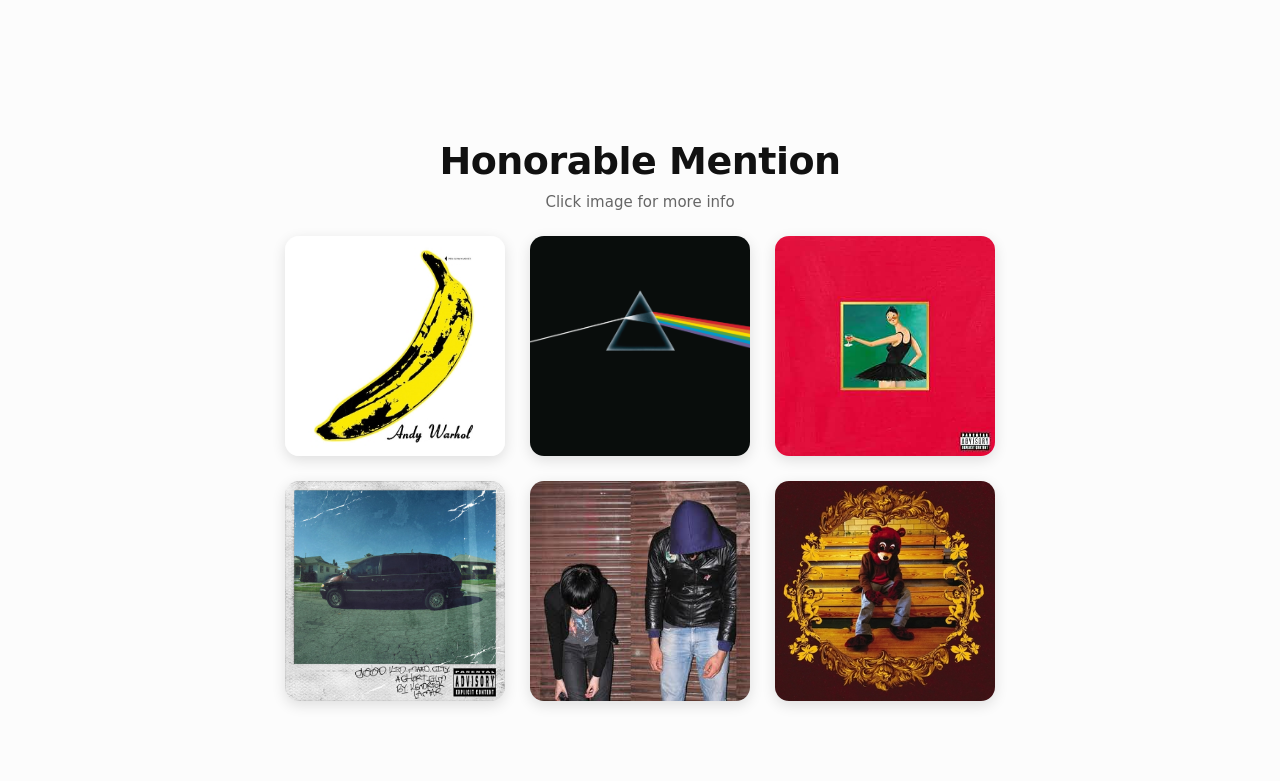
==== commit f996eefc: "get rid of the code that don't understand" ====
--- a/index.html
+++ b/index.html
@@ -12,27 +12,19 @@
         <h1 class="hero-text">Lailai's Music Webpage</h1>
     </section>
 
+    <p class="click-instruction circle-instruction">Click image for more info</p>
+
     <section class="circle-banner">
-
-        <a href="Hip_hop/hiphop.html" class="circle-item">
+        <a href="hip_hop/hiphop.html" class="circle-item">
             <img src="madvillain.jpg" alt="Madvillain">
-            <div class="overlay">
-                <span class="genre">Hip-Hop</span>
-            </div>
         </a>
 
-        <a href="RnB/rnb.html" class="circle-item">
+        <a href="rnb/rnb.html" class="circle-item">
             <img src="ariana.jpg" alt="Ariana Grande">
-            <div class="overlay">
-                <span class="genre">Pop / R&B</span>
-            </div>
         </a>
 
         <a href="rock/rock.html" class="circle-item">
             <img src="radiohead.jpg" alt="Radiohead">
-            <div class="overlay">
-                <span class="genre">Rock</span>
-            </div>
         </a>
     </section>
 
@@ -42,7 +34,7 @@
         <h2 class="top-three-title">My Top 3</h2>
 
         <div class="top-three-list">
-
+            
             <div class="album-row">
                 <img src="Blond.jpg" alt="Blond Cover" class="album-img">
                 <div class="album-details">
@@ -86,54 +78,61 @@
 
     <section class="honorable-mention-container">
         <h2 class="honorable-mention-title">Honorable Mention</h2>
+        
+        <p class="click-instruction">Click image for more info</p>
 
         <div class="honorable-mention-flexbox">
 
             <a href="Velvet_underground _and_nico/velvet.html" class="honorable-mention-card">
                 <img src="velvet_underground copy.jpg" alt="The Velvet Underground & Nico">
                 <div class="honorable-mention-overlay">
-                    <span class="honorable-mention-name">The Velvet Underground & Nico</span>
-                    <span class="honorable-mention-author">by The Velvet Underground</span>
+                    <div class="honorable-mention-text">
+                    </div>
                 </div>
             </a>
 
             <a href="darkside_of_the_moon/dark_side_of_the_moon.html" class="honorable-mention-card">
                 <img src="dark_side_moon.jpg" alt="The Dark Side of the Moon">
                 <div class="honorable-mention-overlay">
-                    <span class="honorable-mention-name">The Dark Side of the Moon</span>
-                    <span class="honorable-mention-author">by Pink Floyd</span>
+                    <div class="honorable-mention-text">
+                        
+                    </div>
                 </div>
             </a>
 
             <a href="mbdtf/mbdtf.html" class="honorable-mention-card">
                 <img src="mbdtf.jpg" alt="My Beautiful Dark Twisted Fantasy">
                 <div class="honorable-mention-overlay">
-                    <span class="honorable-mention-name">My Beautiful Dark Twisted Fantasy</span>
-                    <span class="honorable-mention-author">by Kanye West</span>
+                    <div class="honorable-mention-text">
+                       
+                    </div>
                 </div>
             </a>
 
             <a href="gkmc/gkmc.html" class="honorable-mention-card">
                 <img src="gkmc.jpg" alt="Good Kid, M.A.A.D City">
                 <div class="honorable-mention-overlay">
-                    <span class="honorable-mention-name">Good Kid, M.A.A.D City</span>
-                    <span class="honorable-mention-author">by Kendrick Lamar</span>
+                    <div class="honorable-mention-text">
+                       
+                    </div>
                 </div>
             </a>
 
             <a href="crystal_castal/crystal_castal.html" class="honorable-mention-card">
                 <img src="crystal_castles.jpg" alt="Crystal Castles">
                 <div class="honorable-mention-overlay">
-                    <span class="honorable-mention-name">Crystal Castles</span>
-                    <span class="honorable-mention-author">by Crystal Castles</span>
+                    <div class="honorable-mention-text">
+                        
+                    </div>
                 </div>
             </a>
 
             <a href="college_dropout/college_dropout.html" class="honorable-mention-card">
                 <img src="college_dropout.jpg" alt="The College Dropout">
                 <div class="honorable-mention-overlay">
-                    <span class="honorable-mention-name">The College Dropout</span>
-                    <span class="honorable-mention-author">by Kanye West</span>
+                    <div class="honorable-mention-text">
+                       
+                    </div>
                 </div>
             </a>
 
--- a/style.css
+++ b/style.css
@@ -32,13 +32,27 @@
     text-shadow: 0 4px 16px rgba(0, 0, 0, 0.6);
 }
 
+/* Instruction Text Styles */
+.click-instruction {
+    text-align: center;
+    color: #666666;
+    font-size: 15px;
+    font-weight: 500;
+    margin-bottom: 25px;
+}
+
+.circle-instruction {
+    margin-top: 50px;
+    margin-bottom: -10px;
+}
+
 /* Navigation Banner */
 .circle-banner {
     display: flex;
     justify-content: center;
     align-items: center;
     gap: 30px;
-    padding: 60px 20px 40px 20px;
+    padding: 30px 20px 40px 20px;
     flex-wrap: wrap;
 }
 
@@ -51,43 +65,12 @@
     overflow: hidden;
     text-decoration: none;
     box-shadow: 0 6px 16px rgba(0, 0, 0, 0.12);
-    transition: transform 0.3s cubic-bezier(0.25, 1, 0.5, 1), box-shadow 0.3s ease;
 }
 
 .circle-item img {
     width: 100%;
     height: 100%;
     object-fit: cover;
-}
-
-.circle-item:hover {
-    transform: translateY(-4px) scale(1.06);
-    box-shadow: 0 10px 22px rgba(0, 0, 0, 0.2);
-}
-
-.overlay {
-    position: absolute;
-    inset: 0;
-    background-color: rgba(0, 0, 0, 0.7);
-    backdrop-filter: blur(2px);
-    display: flex;
-    justify-content: center;
-    align-items: center;
-    opacity: 0;
-    transition: opacity 0.3s ease;
-    padding: 10px;
-}
-
-.circle-item:hover .overlay {
-    opacity: 1;
-}
-
-.genre {
-    color: #ffffff;
-    font-size: 14px;
-    font-weight: 700;
-    text-align: center;
-    letter-spacing: 0.5px;
 }
 
 .divider {
@@ -182,7 +165,7 @@
 
 .honorable-mention-title {
     font-size: 38px;
-    margin-bottom: 45px;
+    margin-bottom: 10px;
     font-weight: 800;
     letter-spacing: -0.5px;
 }
@@ -205,12 +188,6 @@
     border-radius: 14px;
     text-decoration: none;
     box-shadow: 0 4px 14px rgba(0, 0, 0, 0.12);
-    transition: transform 0.3s cubic-bezier(0.25, 1, 0.5, 1), box-shadow 0.3s ease;
-}
-
-.honorable-mention-card:hover {
-    transform: translateY(-4px) scale(1.04);
-    box-shadow: 0 8px 22px rgba(0, 0, 0, 0.2);
 }
 
 .honorable-mention-card img {
@@ -219,24 +196,7 @@
     object-fit: cover;
 }
 
-.honorable-mention-overlay {
-    position: absolute;
-    inset: 0;
-    background-color: rgba(0, 0, 0, 0.8);
-    backdrop-filter: blur(2px);
-    display: flex;
-    flex-direction: column;
-    justify-content: center;
-    align-items: center;
-    opacity: 0;
-    transition: opacity 0.3s ease;
-    padding: 18px;
-    text-align: center;
-}
-
-.honorable-mention-card:hover .honorable-mention-overlay {
-    opacity: 1;
-}
+
 
 .honorable-mention-name {
     color: #ffffff;
